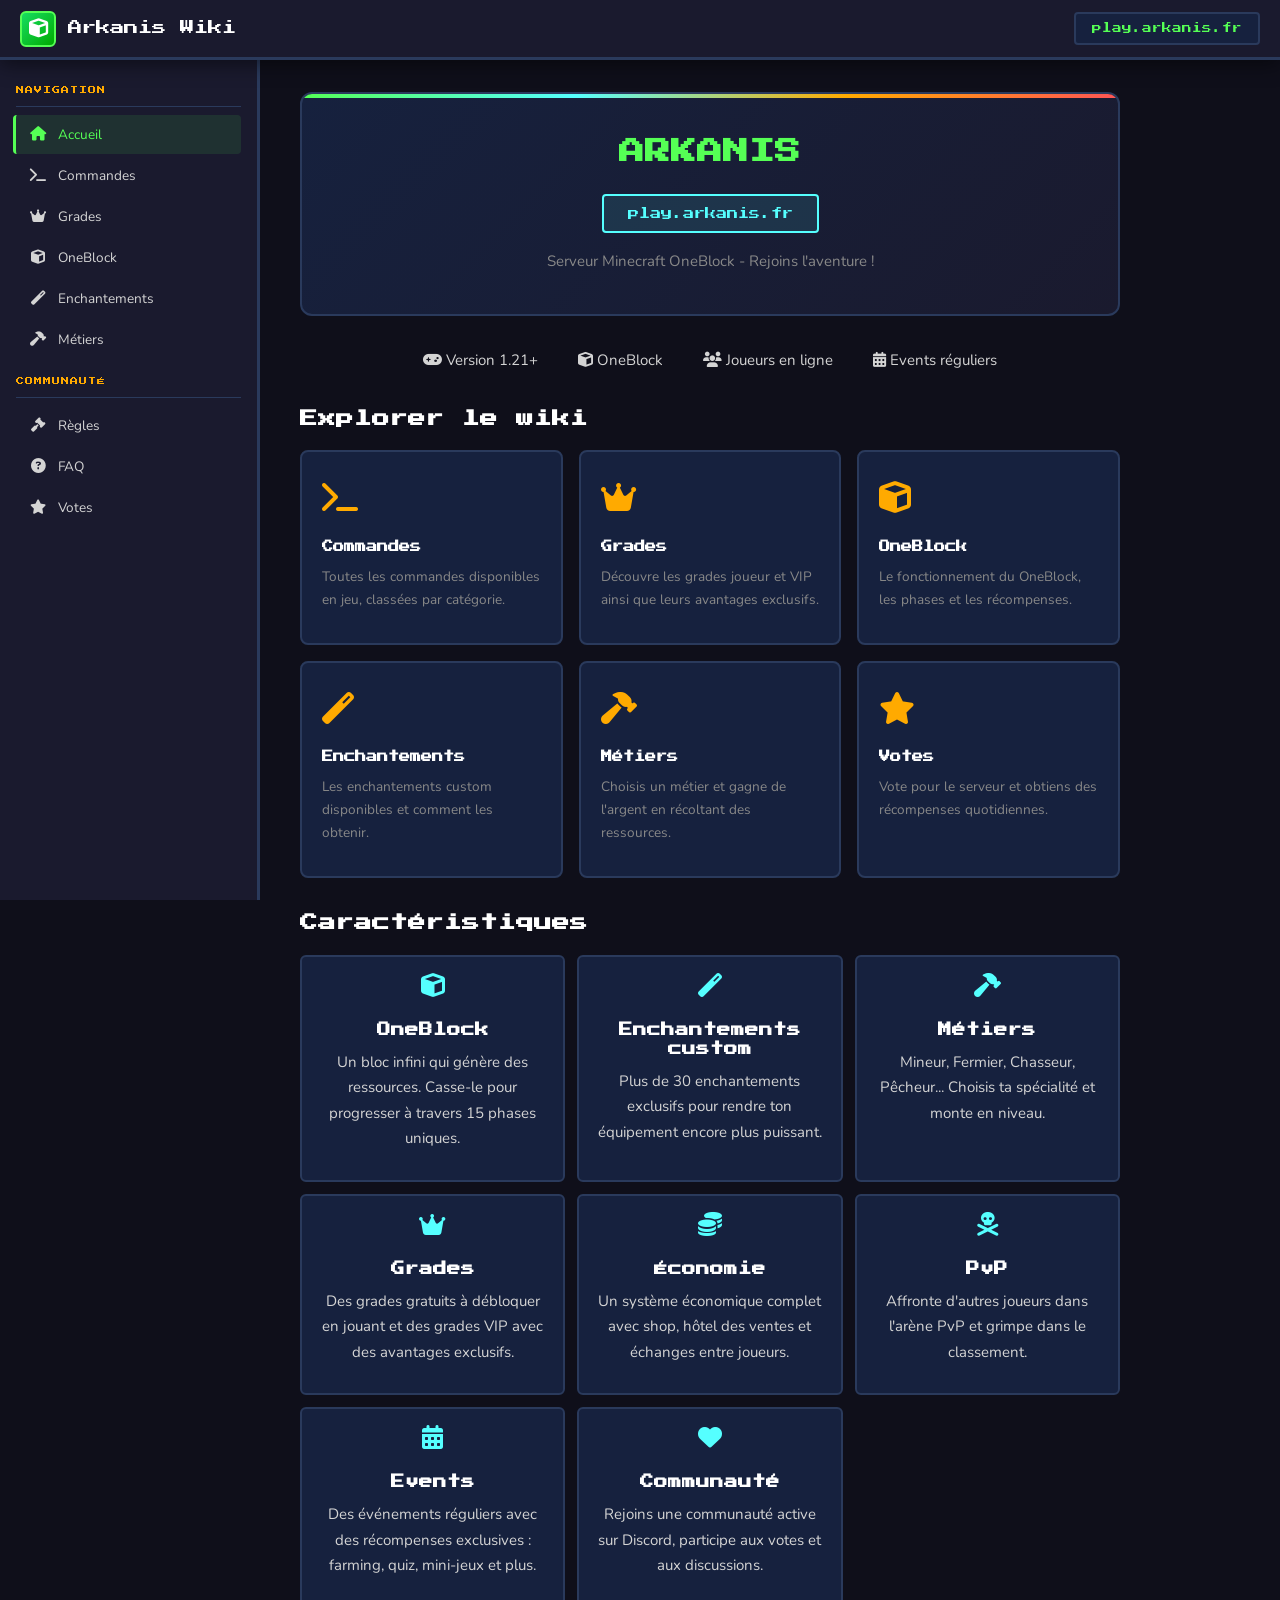
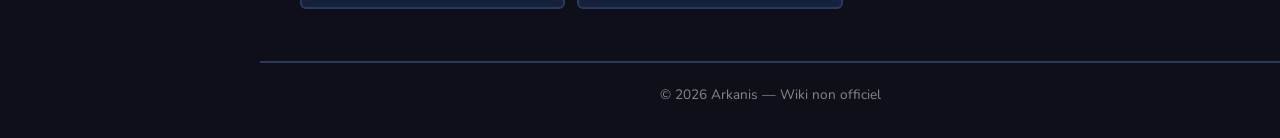
==== index.html @ ca7a6aff "Wiki Arkanis OneBlock - Initial commit" ====
<!DOCTYPE html>
<html lang="fr">
<head>
    <meta charset="UTF-8">
    <meta name="viewport" content="width=device-width, initial-scale=1.0">
    <title>Accueil | Wiki Arkanis</title>
    <link rel="stylesheet" href="css/style.css">
    <link rel="preconnect" href="https://fonts.googleapis.com">
    <link rel="preconnect" href="https://fonts.gstatic.com" crossorigin>
    <link href="https://fonts.googleapis.com/css2?family=Press+Start+2P&family=Nunito:wght@400;600;700&display=swap" rel="stylesheet">
    <link rel="stylesheet" href="https://cdnjs.cloudflare.com/ajax/libs/font-awesome/6.5.1/css/all.min.css">
</head>
<body>
    <!-- Header -->
    <header class="wiki-header">
        <a href="index.html" class="header-logo">
            <div class="logo-icon"><i class="fas fa-cube"></i></div>
            <span>Arkanis Wiki</span>
        </a>
        <div class="header-right">
            <div class="header-ip" data-copy-ip="play.arkanis.fr">
                <span class="copy-tooltip">Copié !</span>
                play.arkanis.fr
            </div>
            <button class="hamburger-wiki" id="hamburgerWiki">
                <span></span><span></span><span></span>
            </button>
        </div>
    </header>

    <!-- Sidebar -->
    <nav class="wiki-sidebar" id="wikiSidebar">
        <div class="sidebar-section">
            <div class="sidebar-title">Navigation</div>
            <a href="index.html" class="sidebar-link active"><i class="fas fa-home"></i> Accueil</a>
            <a href="commandes.html" class="sidebar-link"><i class="fas fa-terminal"></i> Commandes</a>
            <a href="grades.html" class="sidebar-link"><i class="fas fa-crown"></i> Grades</a>
            <a href="oneblock.html" class="sidebar-link"><i class="fas fa-cube"></i> OneBlock</a>
            <a href="enchantements.html" class="sidebar-link"><i class="fas fa-magic"></i> Enchantements</a>
            <a href="metiers.html" class="sidebar-link"><i class="fas fa-hammer"></i> Métiers</a>
        </div>
        <div class="sidebar-section">
            <div class="sidebar-title">Communauté</div>
            <a href="regles.html" class="sidebar-link"><i class="fas fa-gavel"></i> Règles</a>
            <a href="faq.html" class="sidebar-link"><i class="fas fa-question-circle"></i> FAQ</a>
            <a href="votes.html" class="sidebar-link"><i class="fas fa-star"></i> Votes</a>
        </div>
    </nav>
    <div class="sidebar-overlay" id="sidebarOverlay"></div>

    <!-- Content -->
    <main class="wiki-content">

        <div class="wiki-hero">
            <h1>ARKANIS</h1>
            <div class="server-ip" data-copy-ip="play.arkanis.fr">play.arkanis.fr</div>
            <p class="hero-description">Serveur Minecraft OneBlock - Rejoins l'aventure !</p>
        </div>

        <div class="stats-bar">
            <div class="stat-item">
                <i class="fas fa-gamepad"></i>
                <span>Version 1.21+</span>
            </div>
            <div class="stat-item">
                <i class="fas fa-cube"></i>
                <span>OneBlock</span>
            </div>
            <div class="stat-item">
                <i class="fas fa-users"></i>
                <span>Joueurs en ligne</span>
            </div>
            <div class="stat-item">
                <i class="fas fa-calendar-alt"></i>
                <span>Events réguliers</span>
            </div>
        </div>

        <h2>Explorer le wiki</h2>

        <div class="cards-grid">
            <a href="commandes.html" class="wiki-card">
                <div class="wiki-card-icon"><i class="fas fa-terminal"></i></div>
                <h3>Commandes</h3>
                <p>Toutes les commandes disponibles en jeu, classées par catégorie.</p>
            </a>
            <a href="grades.html" class="wiki-card">
                <div class="wiki-card-icon"><i class="fas fa-crown"></i></div>
                <h3>Grades</h3>
                <p>Découvre les grades joueur et VIP ainsi que leurs avantages exclusifs.</p>
            </a>
            <a href="oneblock.html" class="wiki-card">
                <div class="wiki-card-icon"><i class="fas fa-cube"></i></div>
                <h3>OneBlock</h3>
                <p>Le fonctionnement du OneBlock, les phases et les récompenses.</p>
            </a>
            <a href="enchantements.html" class="wiki-card">
                <div class="wiki-card-icon"><i class="fas fa-magic"></i></div>
                <h3>Enchantements</h3>
                <p>Les enchantements custom disponibles et comment les obtenir.</p>
            </a>
            <a href="metiers.html" class="wiki-card">
                <div class="wiki-card-icon"><i class="fas fa-hammer"></i></div>
                <h3>Métiers</h3>
                <p>Choisis un métier et gagne de l'argent en récoltant des ressources.</p>
            </a>
            <a href="votes.html" class="wiki-card">
                <div class="wiki-card-icon"><i class="fas fa-star"></i></div>
                <h3>Votes</h3>
                <p>Vote pour le serveur et obtiens des récompenses quotidiennes.</p>
            </a>
        </div>

        <h2>Caractéristiques</h2>

        <div class="feature-grid">
            <div class="feature-card">
                <i class="fas fa-cube"></i>
                <h3>OneBlock</h3>
                <p>Un bloc infini qui génère des ressources. Casse-le pour progresser à travers 15 phases uniques.</p>
            </div>
            <div class="feature-card">
                <i class="fas fa-magic"></i>
                <h3>Enchantements custom</h3>
                <p>Plus de 30 enchantements exclusifs pour rendre ton équipement encore plus puissant.</p>
            </div>
            <div class="feature-card">
                <i class="fas fa-hammer"></i>
                <h3>Métiers</h3>
                <p>Mineur, Fermier, Chasseur, Pêcheur... Choisis ta spécialité et monte en niveau.</p>
            </div>
            <div class="feature-card">
                <i class="fas fa-crown"></i>
                <h3>Grades</h3>
                <p>Des grades gratuits à débloquer en jouant et des grades VIP avec des avantages exclusifs.</p>
            </div>
            <div class="feature-card">
                <i class="fas fa-coins"></i>
                <h3>Économie</h3>
                <p>Un système économique complet avec shop, hôtel des ventes et échanges entre joueurs.</p>
            </div>
            <div class="feature-card">
                <i class="fas fa-skull-crossbones"></i>
                <h3>PvP</h3>
                <p>Affronte d'autres joueurs dans l'arène PvP et grimpe dans le classement.</p>
            </div>
            <div class="feature-card">
                <i class="fas fa-calendar-alt"></i>
                <h3>Events</h3>
                <p>Des événements réguliers avec des récompenses exclusives : farming, quiz, mini-jeux et plus.</p>
            </div>
            <div class="feature-card">
                <i class="fas fa-heart"></i>
                <h3>Communauté</h3>
                <p>Rejoins une communauté active sur Discord, participe aux votes et aux discussions.</p>
            </div>
        </div>

    </main>

    <footer class="wiki-footer">
        <p>&copy; 2026 Arkanis — Wiki non officiel</p>
    </footer>
    <script src="js/main.js"></script>
</body>
</html>
---- css/style.css ----
/* ===================================
   ARKANIS WIKI - Minecraft Theme
   =================================== */

/* --- Reset & Base --- */
*, *::before, *::after { box-sizing: border-box; margin: 0; padding: 0; }

:root {
    /* Minecraft Colors */
    --mc-dark: #1a1a2e;
    --mc-darker: #0f0f1a;
    --mc-panel: #16213e;
    --mc-panel-light: #1a2744;
    --mc-border: #2a3a5c;
    --mc-green: #55FF55;
    --mc-dark-green: #00AA00;
    --mc-gold: #FFAA00;
    --mc-yellow: #FFFF55;
    --mc-aqua: #55FFFF;
    --mc-blue: #5555FF;
    --mc-red: #FF5555;
    --mc-dark-red: #AA0000;
    --mc-purple: #AA00AA;
    --mc-light-purple: #FF55FF;
    --mc-white: #FFFFFF;
    --mc-gray: #AAAAAA;
    --mc-dark-gray: #555555;
    --mc-text: #d4d4d4;
    --mc-text-muted: #888;

    /* Minecraft block colors */
    --mc-dirt: #8B6914;
    --mc-stone: #7F7F7F;
    --mc-diamond: #4AEDD9;
    --mc-emerald: #17DD62;
    --mc-obsidian: #1B1028;
    --mc-netherite: #443A3B;

    /* Layout */
    --sidebar-width: 260px;
    --header-height: 60px;
    --transition: 0.3s ease;
}

html { scroll-behavior: smooth; }

body {
    font-family: 'Nunito', 'Segoe UI', sans-serif;
    background: var(--mc-darker);
    color: var(--mc-text);
    font-size: 15px;
    line-height: 1.7;
    min-height: 100vh;
}

a { color: var(--mc-aqua); text-decoration: none; transition: color var(--transition); }
a:hover { color: var(--mc-green); }

img { max-width: 100%; height: auto; }

/* --- Typography --- */
h1, h2, h3, h4 {
    font-family: 'Press Start 2P', monospace;
    color: var(--mc-white);
    line-height: 1.4;
}

h1 { font-size: 1.4rem; margin-bottom: 16px; }
h2 { font-size: 1.1rem; margin-bottom: 14px; margin-top: 32px; }
h3 { font-size: 0.85rem; margin-bottom: 10px; margin-top: 24px; }
h4 { font-size: 0.75rem; margin-bottom: 8px; }

p { margin-bottom: 12px; }

/* --- Header --- */
.wiki-header {
    position: fixed;
    top: 0;
    left: 0;
    right: 0;
    height: var(--header-height);
    background: var(--mc-dark);
    border-bottom: 3px solid var(--mc-border);
    display: flex;
    align-items: center;
    padding: 0 20px;
    z-index: 1000;
    box-shadow: 0 4px 20px rgba(0, 0, 0, 0.5);
}

.header-logo {
    display: flex;
    align-items: center;
    gap: 12px;
    color: var(--mc-white);
    font-family: 'Press Start 2P', monospace;
    font-size: 0.9rem;
}

.header-logo img {
    height: 36px;
    width: auto;
    image-rendering: pixelated;
}

.header-logo .logo-icon {
    width: 36px;
    height: 36px;
    background: linear-gradient(135deg, var(--mc-emerald), var(--mc-dark-green));
    border-radius: 6px;
    display: flex;
    align-items: center;
    justify-content: center;
    font-size: 1.2rem;
    border: 2px solid var(--mc-green);
}

.header-right {
    margin-left: auto;
    display: flex;
    align-items: center;
    gap: 16px;
}

.header-ip {
    background: var(--mc-panel);
    border: 2px solid var(--mc-border);
    padding: 6px 16px;
    border-radius: 4px;
    font-family: 'Press Start 2P', monospace;
    font-size: 0.6rem;
    color: var(--mc-green);
    cursor: pointer;
    transition: all var(--transition);
    position: relative;
}

.header-ip:hover {
    border-color: var(--mc-green);
    background: rgba(85, 255, 85, 0.1);
}

.header-ip .copy-tooltip {
    display: none;
    position: absolute;
    top: -30px;
    left: 50%;
    transform: translateX(-50%);
    background: var(--mc-green);
    color: var(--mc-dark);
    padding: 2px 8px;
    border-radius: 3px;
    font-size: 0.5rem;
    white-space: nowrap;
}

.header-ip.copied .copy-tooltip { display: block; }

.hamburger-wiki {
    display: none;
    background: none;
    border: 2px solid var(--mc-border);
    border-radius: 4px;
    padding: 6px 8px;
    cursor: pointer;
    flex-direction: column;
    gap: 4px;
}

.hamburger-wiki span {
    display: block;
    width: 20px;
    height: 2px;
    background: var(--mc-white);
    transition: var(--transition);
}

/* --- Sidebar --- */
.wiki-sidebar {
    position: fixed;
    top: var(--header-height);
    left: 0;
    bottom: 0;
    width: var(--sidebar-width);
    background: var(--mc-dark);
    border-right: 3px solid var(--mc-border);
    overflow-y: auto;
    padding: 16px 0;
    z-index: 900;
    transition: transform var(--transition);
}

.sidebar-section {
    padding: 0 16px;
    margin-bottom: 8px;
}

.sidebar-title {
    font-family: 'Press Start 2P', monospace;
    font-size: 0.5rem;
    color: var(--mc-gold);
    text-transform: uppercase;
    letter-spacing: 1px;
    padding: 8px 0;
    border-bottom: 1px solid var(--mc-border);
    margin-bottom: 8px;
}

.sidebar-link {
    display: flex;
    align-items: center;
    gap: 10px;
    padding: 8px 12px;
    margin: 2px 0;
    border-radius: 4px;
    color: var(--mc-text);
    font-size: 0.85rem;
    transition: all var(--transition);
}

.sidebar-link i {
    width: 20px;
    text-align: center;
    font-size: 0.9rem;
}

.sidebar-link:hover {
    background: var(--mc-panel);
    color: var(--mc-white);
}

.sidebar-link.active {
    background: rgba(85, 255, 85, 0.1);
    color: var(--mc-green);
    border-left: 3px solid var(--mc-green);
    margin-left: -3px;
}

.sidebar-link.active i { color: var(--mc-green); }

/* --- Main Content --- */
.wiki-content {
    margin-left: var(--sidebar-width);
    margin-top: var(--header-height);
    padding: 32px 40px;
    max-width: 900px;
    min-height: calc(100vh - var(--header-height));
}

/* --- Page Title --- */
.page-title {
    display: flex;
    align-items: center;
    gap: 16px;
    margin-bottom: 8px;
    padding-bottom: 16px;
    border-bottom: 3px solid var(--mc-border);
}

.page-title i {
    font-size: 1.5rem;
    color: var(--mc-gold);
}

.page-title h1 {
    margin-bottom: 0;
    color: var(--mc-gold);
}

.page-subtitle {
    color: var(--mc-text-muted);
    margin-bottom: 32px;
    font-size: 0.95rem;
}

/* --- Info Boxes --- */
.info-box {
    background: var(--mc-panel);
    border: 2px solid var(--mc-border);
    border-radius: 8px;
    padding: 20px;
    margin-bottom: 20px;
}

.info-box.tip {
    border-color: var(--mc-green);
    background: rgba(85, 255, 85, 0.05);
}

.info-box.tip::before {
    content: "\f0eb";
    font-family: "Font Awesome 6 Free";
    font-weight: 900;
    color: var(--mc-green);
    margin-right: 8px;
}

.info-box.warning {
    border-color: var(--mc-gold);
    background: rgba(255, 170, 0, 0.05);
}

.info-box.danger {
    border-color: var(--mc-red);
    background: rgba(255, 85, 85, 0.05);
}

.info-box-title {
    font-family: 'Press Start 2P', monospace;
    font-size: 0.65rem;
    color: var(--mc-gold);
    margin-bottom: 8px;
    display: flex;
    align-items: center;
    gap: 8px;
}

/* --- Cards Grid --- */
.cards-grid {
    display: grid;
    grid-template-columns: repeat(auto-fill, minmax(250px, 1fr));
    gap: 16px;
    margin: 20px 0;
}

.wiki-card {
    background: var(--mc-panel);
    border: 2px solid var(--mc-border);
    border-radius: 8px;
    padding: 20px;
    transition: all var(--transition);
    cursor: pointer;
    text-decoration: none;
    color: var(--mc-text);
    display: block;
}

.wiki-card:hover {
    border-color: var(--mc-green);
    transform: translateY(-2px);
    box-shadow: 0 8px 24px rgba(85, 255, 85, 0.1);
    color: var(--mc-white);
}

.wiki-card-icon {
    font-size: 2rem;
    margin-bottom: 12px;
    color: var(--mc-gold);
}

.wiki-card h3 {
    margin-top: 0;
    font-size: 0.7rem;
}

.wiki-card p {
    font-size: 0.85rem;
    color: var(--mc-text-muted);
}

/* --- Feature Cards (Homepage) --- */
.feature-grid {
    display: grid;
    grid-template-columns: repeat(auto-fill, minmax(200px, 1fr));
    gap: 12px;
    margin: 20px 0;
}

.feature-card {
    background: var(--mc-panel);
    border: 2px solid var(--mc-border);
    border-radius: 6px;
    padding: 16px;
    text-align: center;
    transition: all var(--transition);
}

.feature-card:hover {
    border-color: var(--mc-aqua);
}

.feature-card i {
    font-size: 1.5rem;
    color: var(--mc-aqua);
    margin-bottom: 8px;
    display: block;
}

.feature-card span {
    font-family: 'Press Start 2P', monospace;
    font-size: 0.55rem;
    color: var(--mc-white);
}

/* --- Command Table --- */
.cmd-table {
    width: 100%;
    border-collapse: collapse;
    margin: 16px 0;
    font-size: 0.9rem;
}

.cmd-table th {
    background: var(--mc-panel-light);
    font-family: 'Press Start 2P', monospace;
    font-size: 0.55rem;
    color: var(--mc-gold);
    padding: 12px 16px;
    text-align: left;
    border-bottom: 2px solid var(--mc-border);
}

.cmd-table td {
    padding: 10px 16px;
    border-bottom: 1px solid var(--mc-border);
}

.cmd-table tr:hover td {
    background: rgba(85, 255, 255, 0.03);
}

.cmd {
    font-family: 'Courier New', monospace;
    color: var(--mc-aqua);
    background: rgba(85, 255, 255, 0.08);
    padding: 2px 8px;
    border-radius: 3px;
    font-size: 0.85rem;
    white-space: nowrap;
}

/* --- Grade Cards --- */
.grade-card {
    background: var(--mc-panel);
    border: 2px solid var(--mc-border);
    border-radius: 8px;
    padding: 24px;
    margin-bottom: 16px;
    position: relative;
    overflow: hidden;
}

.grade-card::before {
    content: '';
    position: absolute;
    top: 0;
    left: 0;
    right: 0;
    height: 4px;
}

.grade-card.joueur::before { background: var(--mc-gray); }
.grade-card.vip::before { background: var(--mc-green); }
.grade-card.vip-plus::before { background: var(--mc-aqua); }
.grade-card.mvp::before { background: var(--mc-gold); }
.grade-card.mvp-plus::before { background: var(--mc-red); }
.grade-card.legende::before { background: linear-gradient(90deg, var(--mc-red), var(--mc-gold), var(--mc-green), var(--mc-aqua), var(--mc-purple)); }

.grade-name {
    font-family: 'Press Start 2P', monospace;
    font-size: 0.8rem;
    margin-bottom: 4px;
}

.grade-card.joueur .grade-name { color: var(--mc-gray); }
.grade-card.vip .grade-name { color: var(--mc-green); }
.grade-card.vip-plus .grade-name { color: var(--mc-aqua); }
.grade-card.mvp .grade-name { color: var(--mc-gold); }
.grade-card.mvp-plus .grade-name { color: var(--mc-red); }
.grade-card.legende .grade-name { color: var(--mc-light-purple); }

.grade-price {
    font-family: 'Press Start 2P', monospace;
    font-size: 0.6rem;
    color: var(--mc-text-muted);
    margin-bottom: 12px;
}

.grade-perks {
    list-style: none;
    padding: 0;
}

.grade-perks li {
    padding: 4px 0;
    font-size: 0.85rem;
}

.grade-perks li::before {
    content: "\f00c";
    font-family: "Font Awesome 6 Free";
    font-weight: 900;
    color: var(--mc-green);
    margin-right: 8px;
    font-size: 0.75rem;
}

/* --- Phase Cards (OneBlock) --- */
.phase-card {
    background: var(--mc-panel);
    border: 2px solid var(--mc-border);
    border-radius: 8px;
    padding: 20px;
    margin-bottom: 12px;
    display: flex;
    gap: 16px;
    align-items: flex-start;
}

.phase-number {
    font-family: 'Press Start 2P', monospace;
    font-size: 1.2rem;
    color: var(--mc-gold);
    min-width: 50px;
    text-align: center;
    line-height: 1;
    padding-top: 4px;
}

.phase-info h3 { margin-top: 0; }

.phase-blocks {
    display: flex;
    flex-wrap: wrap;
    gap: 6px;
    margin-top: 8px;
}

.block-tag {
    background: rgba(85, 255, 255, 0.08);
    border: 1px solid var(--mc-border);
    padding: 2px 8px;
    border-radius: 3px;
    font-size: 0.8rem;
    color: var(--mc-aqua);
}

/* --- FAQ --- */
.faq-item {
    background: var(--mc-panel);
    border: 2px solid var(--mc-border);
    border-radius: 8px;
    margin-bottom: 8px;
    overflow: hidden;
}

.faq-question {
    padding: 16px 20px;
    cursor: pointer;
    display: flex;
    justify-content: space-between;
    align-items: center;
    font-family: 'Press Start 2P', monospace;
    font-size: 0.6rem;
    color: var(--mc-white);
    transition: background var(--transition);
}

.faq-question:hover { background: var(--mc-panel-light); }

.faq-question i {
    transition: transform var(--transition);
    color: var(--mc-gold);
}

.faq-item.open .faq-question i { transform: rotate(180deg); }

.faq-answer {
    max-height: 0;
    overflow: hidden;
    transition: max-height 0.4s ease;
    padding: 0 20px;
}

.faq-item.open .faq-answer {
    max-height: 500px;
    padding: 0 20px 16px;
}

/* --- Rules --- */
.rule-item {
    display: flex;
    gap: 16px;
    padding: 16px 0;
    border-bottom: 1px solid var(--mc-border);
}

.rule-number {
    font-family: 'Press Start 2P', monospace;
    font-size: 0.8rem;
    color: var(--mc-red);
    min-width: 40px;
}

/* --- Vote Links --- */
.vote-card {
    background: var(--mc-panel);
    border: 2px solid var(--mc-border);
    border-radius: 8px;
    padding: 20px;
    display: flex;
    align-items: center;
    justify-content: space-between;
    margin-bottom: 12px;
    transition: all var(--transition);
}

.vote-card:hover {
    border-color: var(--mc-green);
}

.vote-btn {
    background: var(--mc-dark-green);
    color: var(--mc-white);
    font-family: 'Press Start 2P', monospace;
    font-size: 0.55rem;
    padding: 10px 20px;
    border: 2px solid var(--mc-green);
    border-radius: 4px;
    cursor: pointer;
    transition: all var(--transition);
    text-decoration: none;
    display: inline-block;
}

.vote-btn:hover {
    background: var(--mc-green);
    color: var(--mc-dark);
}

/* --- Enchantment Table --- */
.ench-table {
    width: 100%;
    border-collapse: collapse;
    margin: 16px 0;
}

.ench-table th {
    background: var(--mc-panel-light);
    font-family: 'Press Start 2P', monospace;
    font-size: 0.5rem;
    color: var(--mc-light-purple);
    padding: 12px 16px;
    text-align: left;
    border-bottom: 2px solid var(--mc-border);
}

.ench-table td {
    padding: 10px 16px;
    border-bottom: 1px solid var(--mc-border);
    font-size: 0.85rem;
}

.ench-name {
    color: var(--mc-light-purple);
    font-weight: bold;
}

.ench-rarity {
    font-family: 'Press Start 2P', monospace;
    font-size: 0.45rem;
    padding: 2px 8px;
    border-radius: 3px;
    display: inline-block;
}

.ench-rarity.common { background: rgba(170, 170, 170, 0.2); color: var(--mc-gray); }
.ench-rarity.rare { background: rgba(85, 85, 255, 0.2); color: var(--mc-aqua); }
.ench-rarity.epic { background: rgba(170, 0, 170, 0.2); color: var(--mc-light-purple); }
.ench-rarity.legendary { background: rgba(255, 170, 0, 0.2); color: var(--mc-gold); }

/* --- Job Cards --- */
.job-card {
    background: var(--mc-panel);
    border: 2px solid var(--mc-border);
    border-radius: 8px;
    padding: 20px;
    margin-bottom: 12px;
}

.job-card h3 {
    margin-top: 0;
    display: flex;
    align-items: center;
    gap: 10px;
}

.job-card h3 i { color: var(--mc-gold); font-size: 1rem; }

.job-rewards {
    display: flex;
    gap: 16px;
    margin-top: 8px;
    flex-wrap: wrap;
}

.job-reward {
    display: flex;
    align-items: center;
    gap: 6px;
    font-size: 0.85rem;
    color: var(--mc-green);
}

/* --- Hero (Homepage) --- */
.wiki-hero {
    background: linear-gradient(135deg, var(--mc-panel) 0%, var(--mc-dark) 100%);
    border: 2px solid var(--mc-border);
    border-radius: 12px;
    padding: 40px;
    text-align: center;
    margin-bottom: 32px;
    position: relative;
    overflow: hidden;
}

.wiki-hero::before {
    content: '';
    position: absolute;
    top: 0;
    left: 0;
    right: 0;
    height: 4px;
    background: linear-gradient(90deg, var(--mc-green), var(--mc-aqua), var(--mc-gold), var(--mc-red));
}

.wiki-hero h1 {
    font-size: 1.6rem;
    color: var(--mc-green);
    margin-bottom: 8px;
}

.wiki-hero .server-ip {
    font-family: 'Press Start 2P', monospace;
    font-size: 0.7rem;
    color: var(--mc-aqua);
    background: rgba(85, 255, 255, 0.1);
    display: inline-block;
    padding: 8px 24px;
    border-radius: 4px;
    border: 2px solid var(--mc-aqua);
    margin: 16px 0;
    cursor: pointer;
    transition: all var(--transition);
}

.wiki-hero .server-ip:hover {
    background: rgba(85, 255, 255, 0.2);
}

.wiki-hero p {
    color: var(--mc-text-muted);
    max-width: 600px;
    margin: 0 auto;
}

/* --- Stats Bar --- */
.stats-bar {
    display: flex;
    justify-content: center;
    gap: 40px;
    margin: 24px 0;
    flex-wrap: wrap;
}

.stat-item {
    text-align: center;
}

.stat-value {
    font-family: 'Press Start 2P', monospace;
    font-size: 1rem;
    color: var(--mc-gold);
    display: block;
}

.stat-label {
    font-size: 0.8rem;
    color: var(--mc-text-muted);
    margin-top: 4px;
    display: block;
}

/* --- Footer --- */
.wiki-footer {
    margin-left: var(--sidebar-width);
    padding: 20px 40px;
    border-top: 2px solid var(--mc-border);
    text-align: center;
    color: var(--mc-text-muted);
    font-size: 0.85rem;
}

/* --- Scrollbar --- */
::-webkit-scrollbar { width: 8px; }
::-webkit-scrollbar-track { background: var(--mc-darker); }
::-webkit-scrollbar-thumb { background: var(--mc-border); border-radius: 4px; }
::-webkit-scrollbar-thumb:hover { background: var(--mc-dark-gray); }

/* --- Mobile --- */
@media (max-width: 768px) {
    .wiki-sidebar {
        transform: translateX(-100%);
        width: 280px;
    }

    .wiki-sidebar.open { transform: translateX(0); }

    .wiki-content {
        margin-left: 0;
        padding: 20px 16px;
    }

    .wiki-footer { margin-left: 0; }

    .hamburger-wiki { display: flex; }

    .header-ip { display: none; }

    h1 { font-size: 1rem; }
    h2 { font-size: 0.85rem; }

    .cards-grid { grid-template-columns: 1fr; }
    .feature-grid { grid-template-columns: repeat(2, 1fr); }
    .stats-bar { gap: 20px; }
    .stat-value { font-size: 0.8rem; }

    .wiki-hero { padding: 24px 16px; }
    .wiki-hero h1 { font-size: 1.1rem; }

    .phase-card { flex-direction: column; }

    .vote-card { flex-direction: column; gap: 12px; text-align: center; }
}

/* --- Sidebar overlay mobile --- */
.sidebar-overlay {
    display: none;
    position: fixed;
    top: var(--header-height);
    left: 0;
    right: 0;
    bottom: 0;
    background: rgba(0, 0, 0, 0.6);
    z-index: 800;
}

.sidebar-overlay.active { display: block; }

/* --- Selection --- */
::selection {
    background: var(--mc-green);
    color: var(--mc-dark);
}
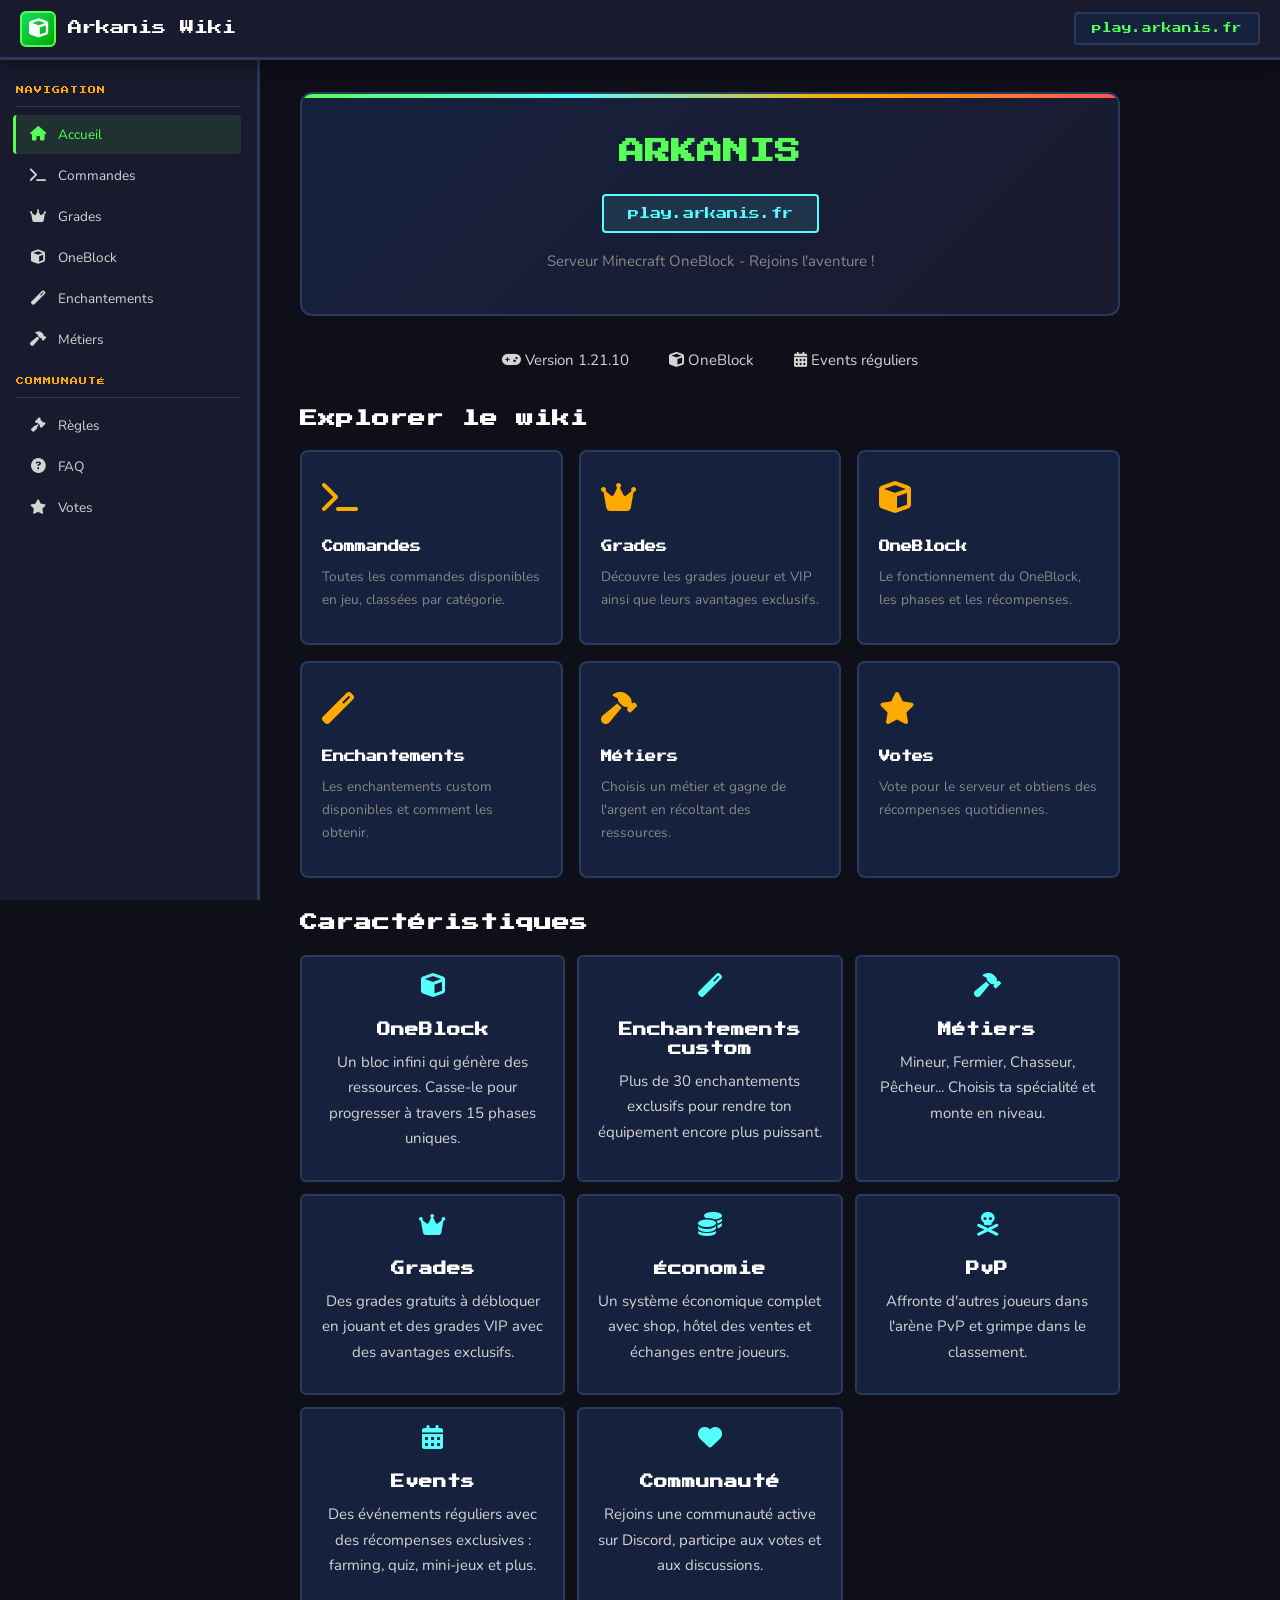
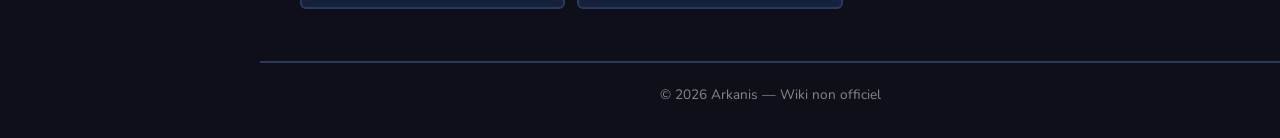
==== commit 438c77df: "Version 1.21.10 + suppression joueurs en ligne" ====
--- a/index.html
+++ b/index.html
@@ -60,15 +60,11 @@
         <div class="stats-bar">
             <div class="stat-item">
                 <i class="fas fa-gamepad"></i>
-                <span>Version 1.21+</span>
+                <span>Version 1.21.10</span>
             </div>
             <div class="stat-item">
                 <i class="fas fa-cube"></i>
                 <span>OneBlock</span>
-            </div>
-            <div class="stat-item">
-                <i class="fas fa-users"></i>
-                <span>Joueurs en ligne</span>
             </div>
             <div class="stat-item">
                 <i class="fas fa-calendar-alt"></i>
--- a/css/style.css
+++ b/css/style.css
@@ -244,7 +244,16 @@
     margin-top: var(--header-height);
     padding: 32px 40px;
     max-width: 900px;
+    margin-right: auto;
     min-height: calc(100vh - var(--header-height));
+}
+
+@media (min-width: 1400px) {
+    .wiki-content {
+        margin-left: auto;
+        margin-right: auto;
+        padding-left: calc(var(--sidebar-width) + 40px);
+    }
 }
 
 /* --- Page Title --- */
@@ -791,6 +800,13 @@
     font-size: 0.85rem;
 }
 
+@media (min-width: 1400px) {
+    .wiki-footer {
+        margin-left: 0;
+        padding-left: var(--sidebar-width);
+    }
+}
+
 /* --- Scrollbar --- */
 ::-webkit-scrollbar { width: 8px; }
 ::-webkit-scrollbar-track { background: var(--mc-darker); }
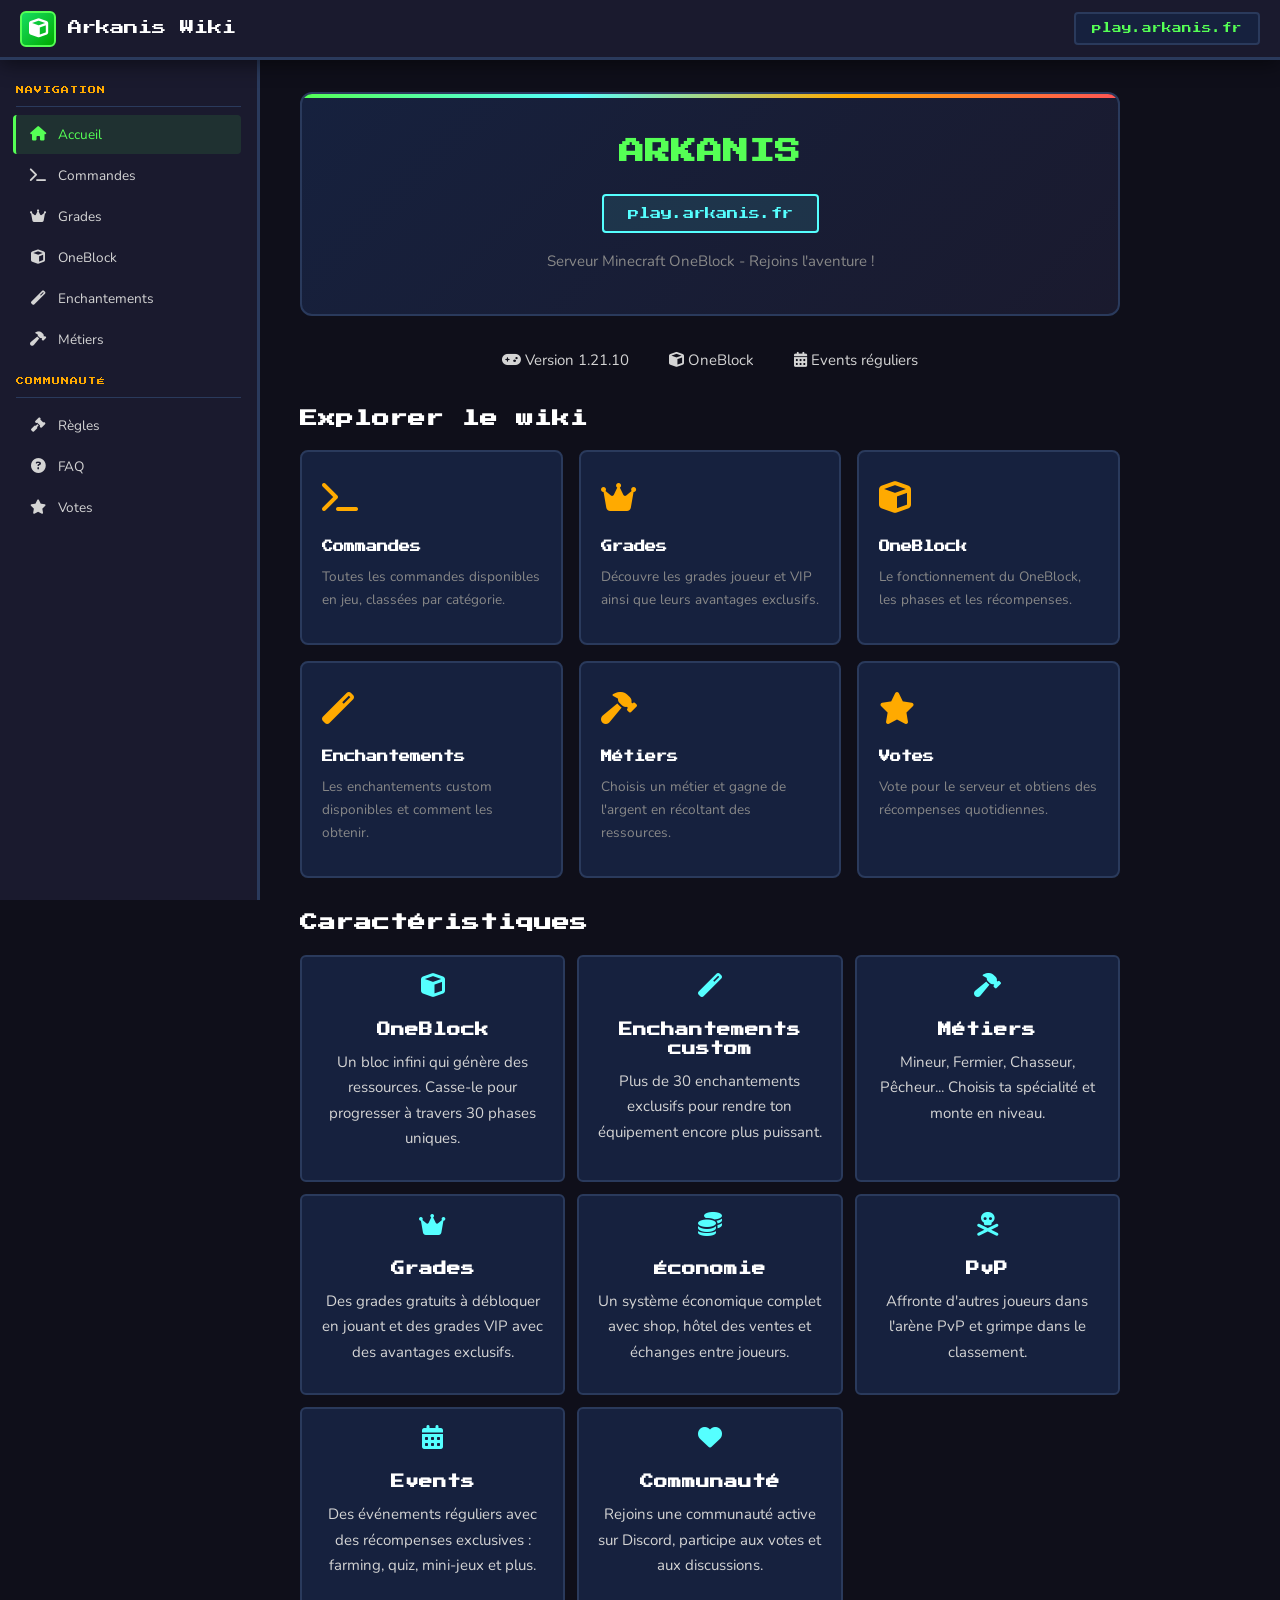
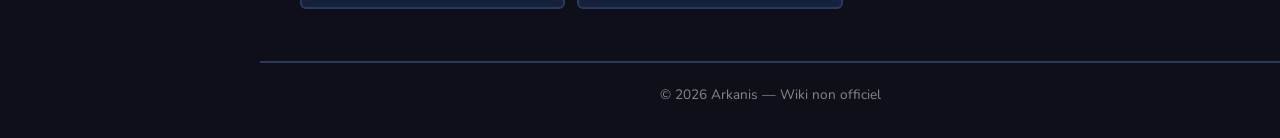
==== commit 83c46b6d: "15 phases → 30 phases" ====
--- a/index.html
+++ b/index.html
@@ -113,7 +113,7 @@
             <div class="feature-card">
                 <i class="fas fa-cube"></i>
                 <h3>OneBlock</h3>
-                <p>Un bloc infini qui génère des ressources. Casse-le pour progresser à travers 15 phases uniques.</p>
+                <p>Un bloc infini qui génère des ressources. Casse-le pour progresser à travers 30 phases uniques.</p>
             </div>
             <div class="feature-card">
                 <i class="fas fa-magic"></i>
